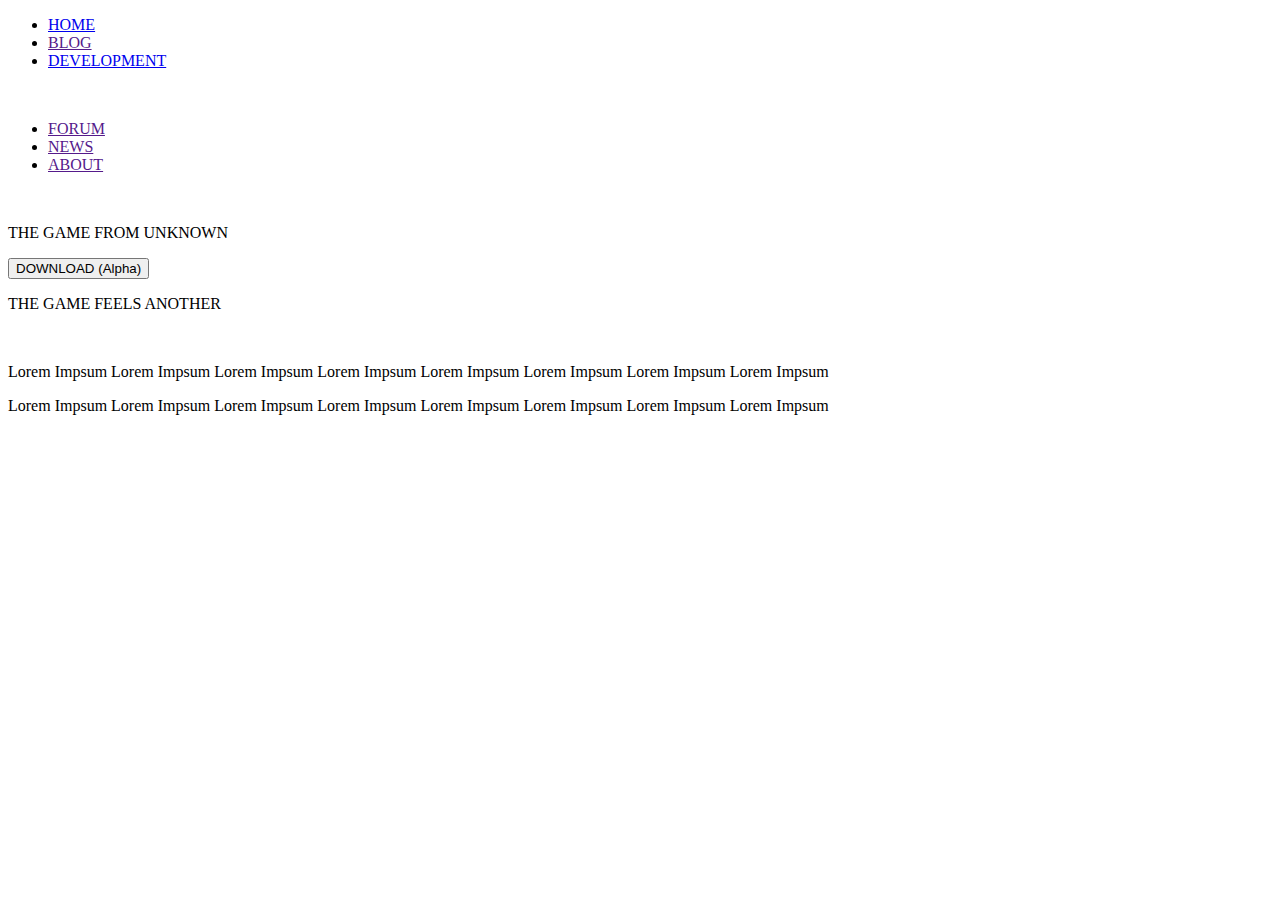
==== public/html/index.html @ ba713f9f "Add files via upload" ====
<!DOCTYPE html>
<html lang="en">
<head>
    <meta charset="UTF-8">
    <meta name="viewport" content="width=device-width, initial-scale=1.0">
    <title>XEUS</title>
    <link rel="stylesheet" href="/xeus/public/css/global.css">
    <link rel="stylesheet" href="/xeus/public/css/style.css">
    <link rel="stylesheet" href="/xeus/public/css/adaptive.css">
</head>
<body>
    <header class="header_mainpage">
        <div class="main_header_content_container">
            <div class="menu_left_container">
                <ul class="menu_left">
                    <li class="munu_list"><a href="index.html">HOME</a></li>
                    <li class="munu_list"><a href="">BLOG</a></li>
                    <li class="munu_list"><a href="development.html">DEVELOPMENT</a></li>
                </ul>
            </div>
            <div class="logo_container">
                <a href="index.html">
                    <img class="logo_xeus_header" src="/xeus/public/logo/XEUS.png" alt="">
                </a>
            </div>
            <div class="menu_right_container">
                <ul class="menu_right">
                    <li class="munu_list"><a href="">FORUM</a></li>
                    <li class="munu_list"><a href="">NEWS</a></li>
                    <li class="munu_list"><a href="">ABOUT</a></li>
                </ul>
            </div>
        </div>
    </header>
    <main>
        <div class="main_background_image_container">
            <img class="main_background_image" src="/xeus/public/img/game_main_bckrnd.png" alt="">
        </div>
        <div class="abt_game_quote_container">
            <p class="abt_game_quote">THE GAME FROM UNKNOWN</p>
        </div>
        <div class="download_main_container">
            <button class="download_button">DOWNLOAD (Alpha)</button>
        </div>
        <div class="main_contents_container">
            <div class="abt_game_quote_container">
                <p class="abt_game_quote">THE GAME FEELS ANOTHER</p>
            </div>
            <div class="about_game_container">
                <div class="g1">
                    <div class="container_of_images_1">
                        <div class="image_1_main_content_container">
                            <img class="image_1_main_content" src="/xeus/public/img/image_game2.png" alt="">
                        </div>
                        <div class="text_1_main_content_container">
                            <p class="text_1_main_content">Lorem Impsum Lorem Impsum Lorem Impsum
                                Lorem Impsum Lorem Impsum Lorem Impsum Lorem Impsum Lorem Impsum
                            </p>
                        </div>
                    </div>
                    <div class="container_of_images_2">
                        <div class="text_2_main_content_container">
                            <p class="text_2_main_content">Lorem Impsum Lorem Impsum Lorem Impsum
                                Lorem Impsum Lorem Impsum Lorem Impsum Lorem Impsum Lorem Impsum
                            </p>
                        </div>
                        <div class="image_2_main_content_container">
                            <img class="image_2_main_content" src="/xeus/public/img/image_game3.png" alt="">
                        </div>
                    </div>
                </div>
            </div>
        </div>
    </main>
    <footer>

    </footer>
</body>
</html>
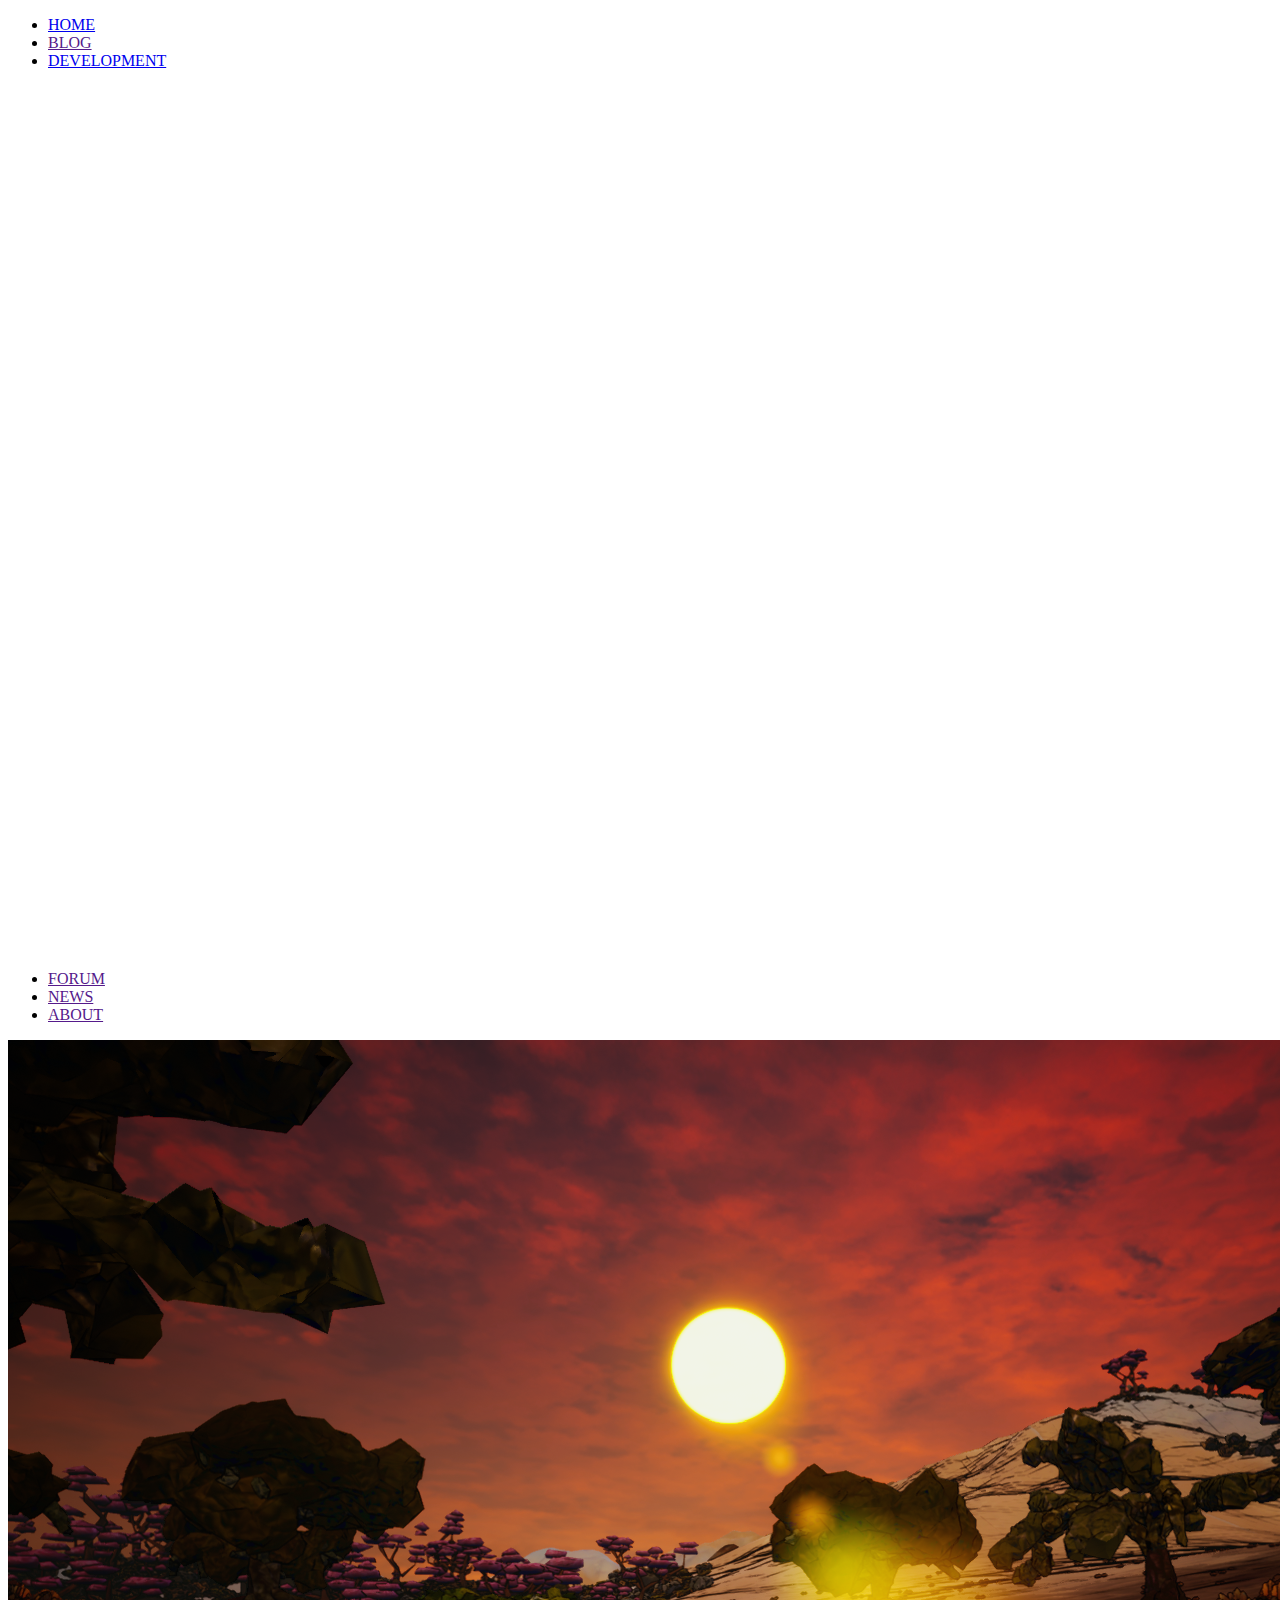
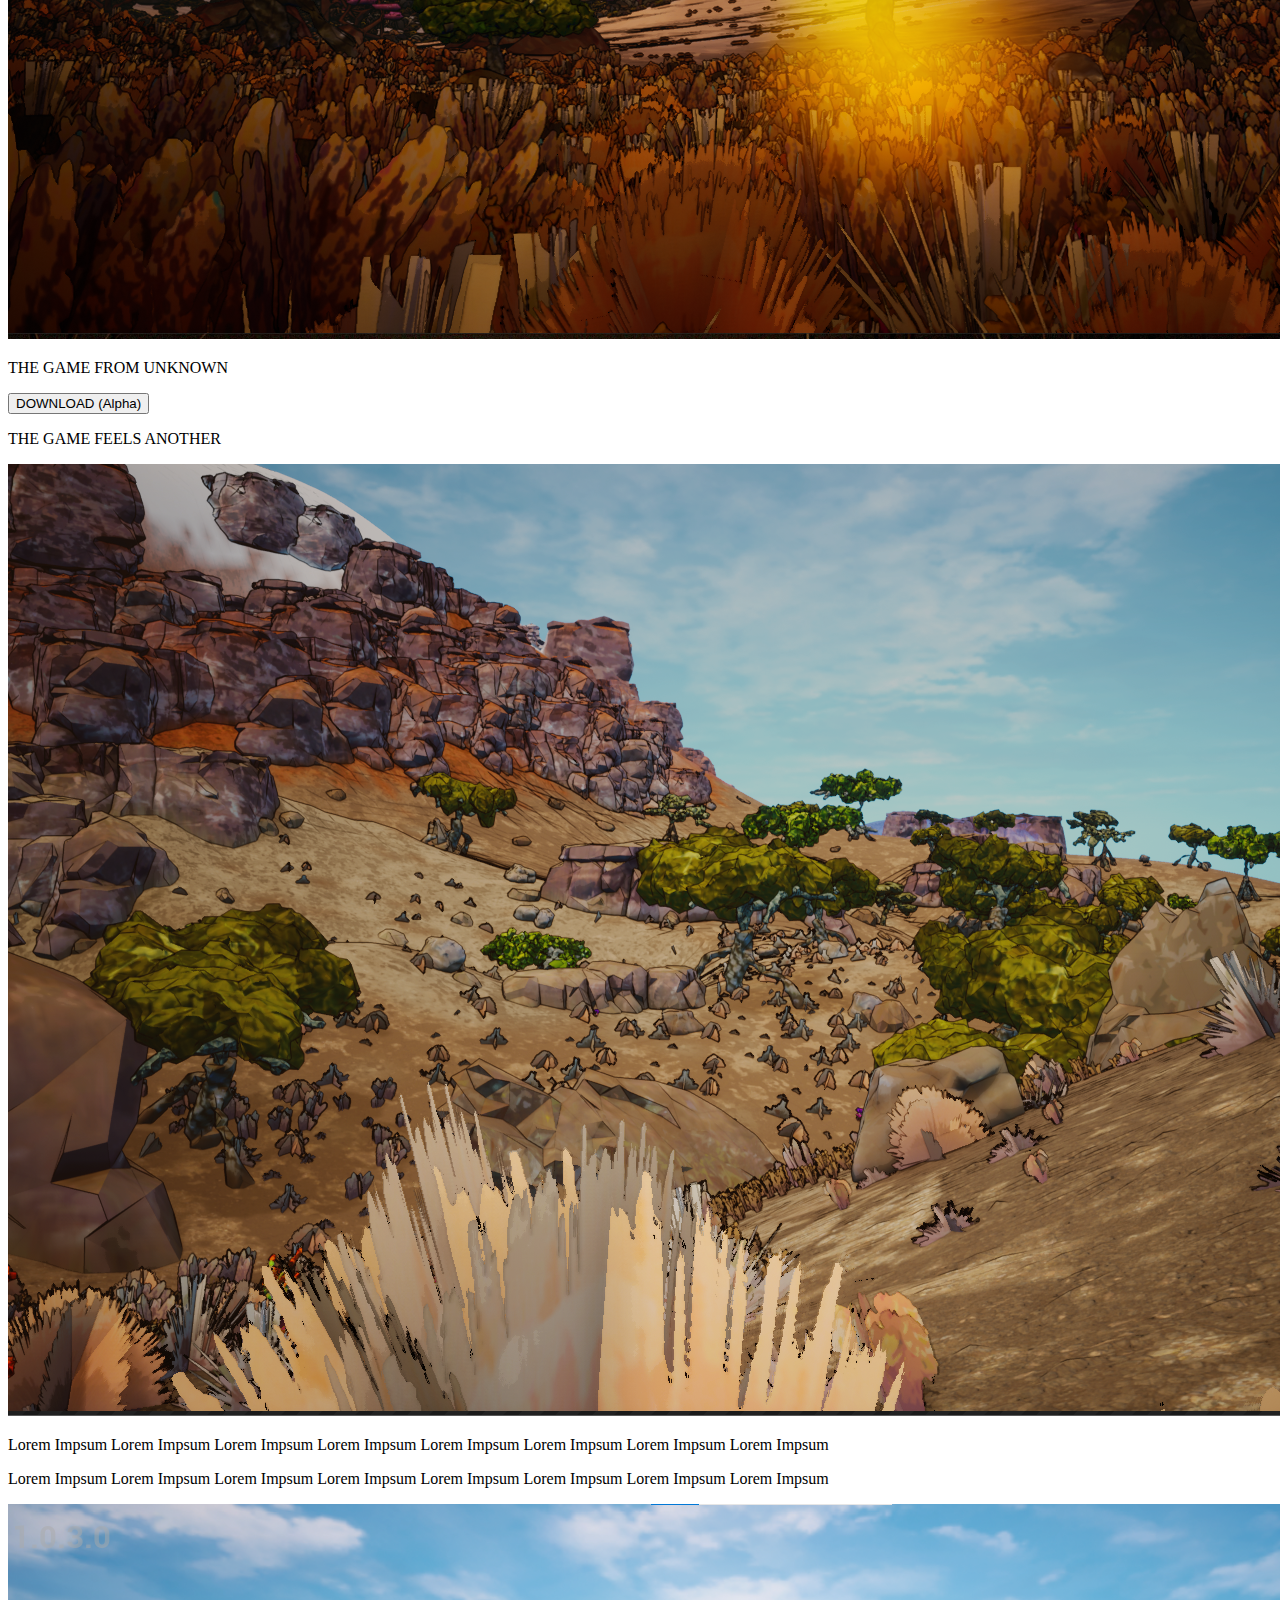
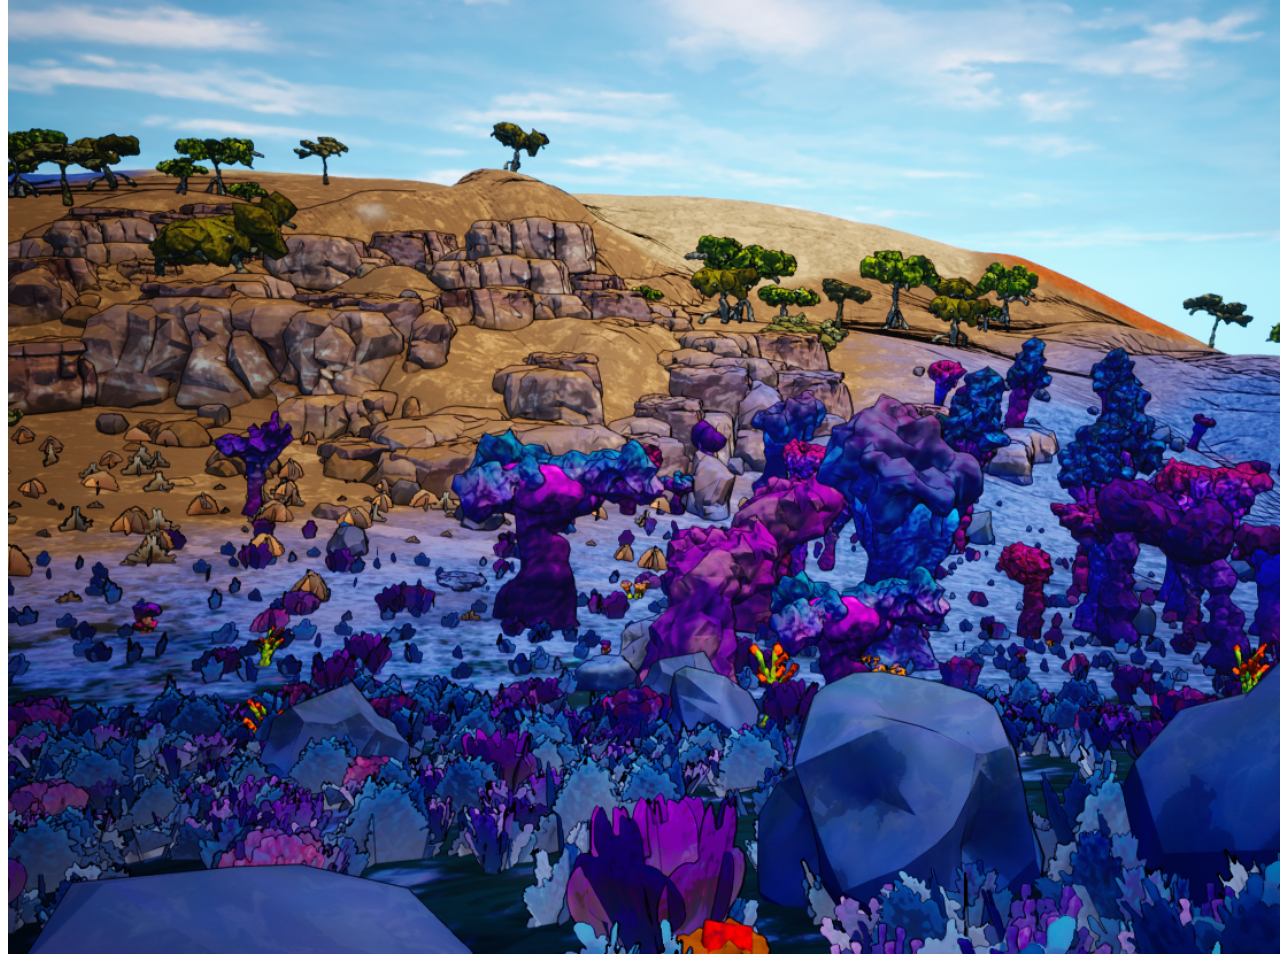
==== commit 0728b2cd: "index.html" ====
--- a/public/html/index.html
+++ b/public/html/index.html
@@ -20,7 +20,7 @@
             </div>
             <div class="logo_container">
                 <a href="index.html">
-                    <img class="logo_xeus_header" src="/xeus/public/logo/XEUS.png" alt="">
+                    <img class="logo_xeus_header" src="/public/logo/XEUS.png" alt="">
                 </a>
             </div>
             <div class="menu_right_container">
@@ -34,7 +34,7 @@
     </header>
     <main>
         <div class="main_background_image_container">
-            <img class="main_background_image" src="/xeus/public/img/game_main_bckrnd.png" alt="">
+            <img class="main_background_image" src="/public/img/game_main_bckrnd.png" alt="">
         </div>
         <div class="abt_game_quote_container">
             <p class="abt_game_quote">THE GAME FROM UNKNOWN</p>
@@ -50,7 +50,7 @@
                 <div class="g1">
                     <div class="container_of_images_1">
                         <div class="image_1_main_content_container">
-                            <img class="image_1_main_content" src="/xeus/public/img/image_game2.png" alt="">
+                            <img class="image_1_main_content" src="/public/img/image_game2.png" alt="">
                         </div>
                         <div class="text_1_main_content_container">
                             <p class="text_1_main_content">Lorem Impsum Lorem Impsum Lorem Impsum
@@ -65,7 +65,7 @@
                             </p>
                         </div>
                         <div class="image_2_main_content_container">
-                            <img class="image_2_main_content" src="/xeus/public/img/image_game3.png" alt="">
+                            <img class="image_2_main_content" src="/public/img/image_game3.png" alt="">
                         </div>
                     </div>
                 </div>
@@ -76,4 +76,4 @@
 
     </footer>
 </body>
-</html>+</html>
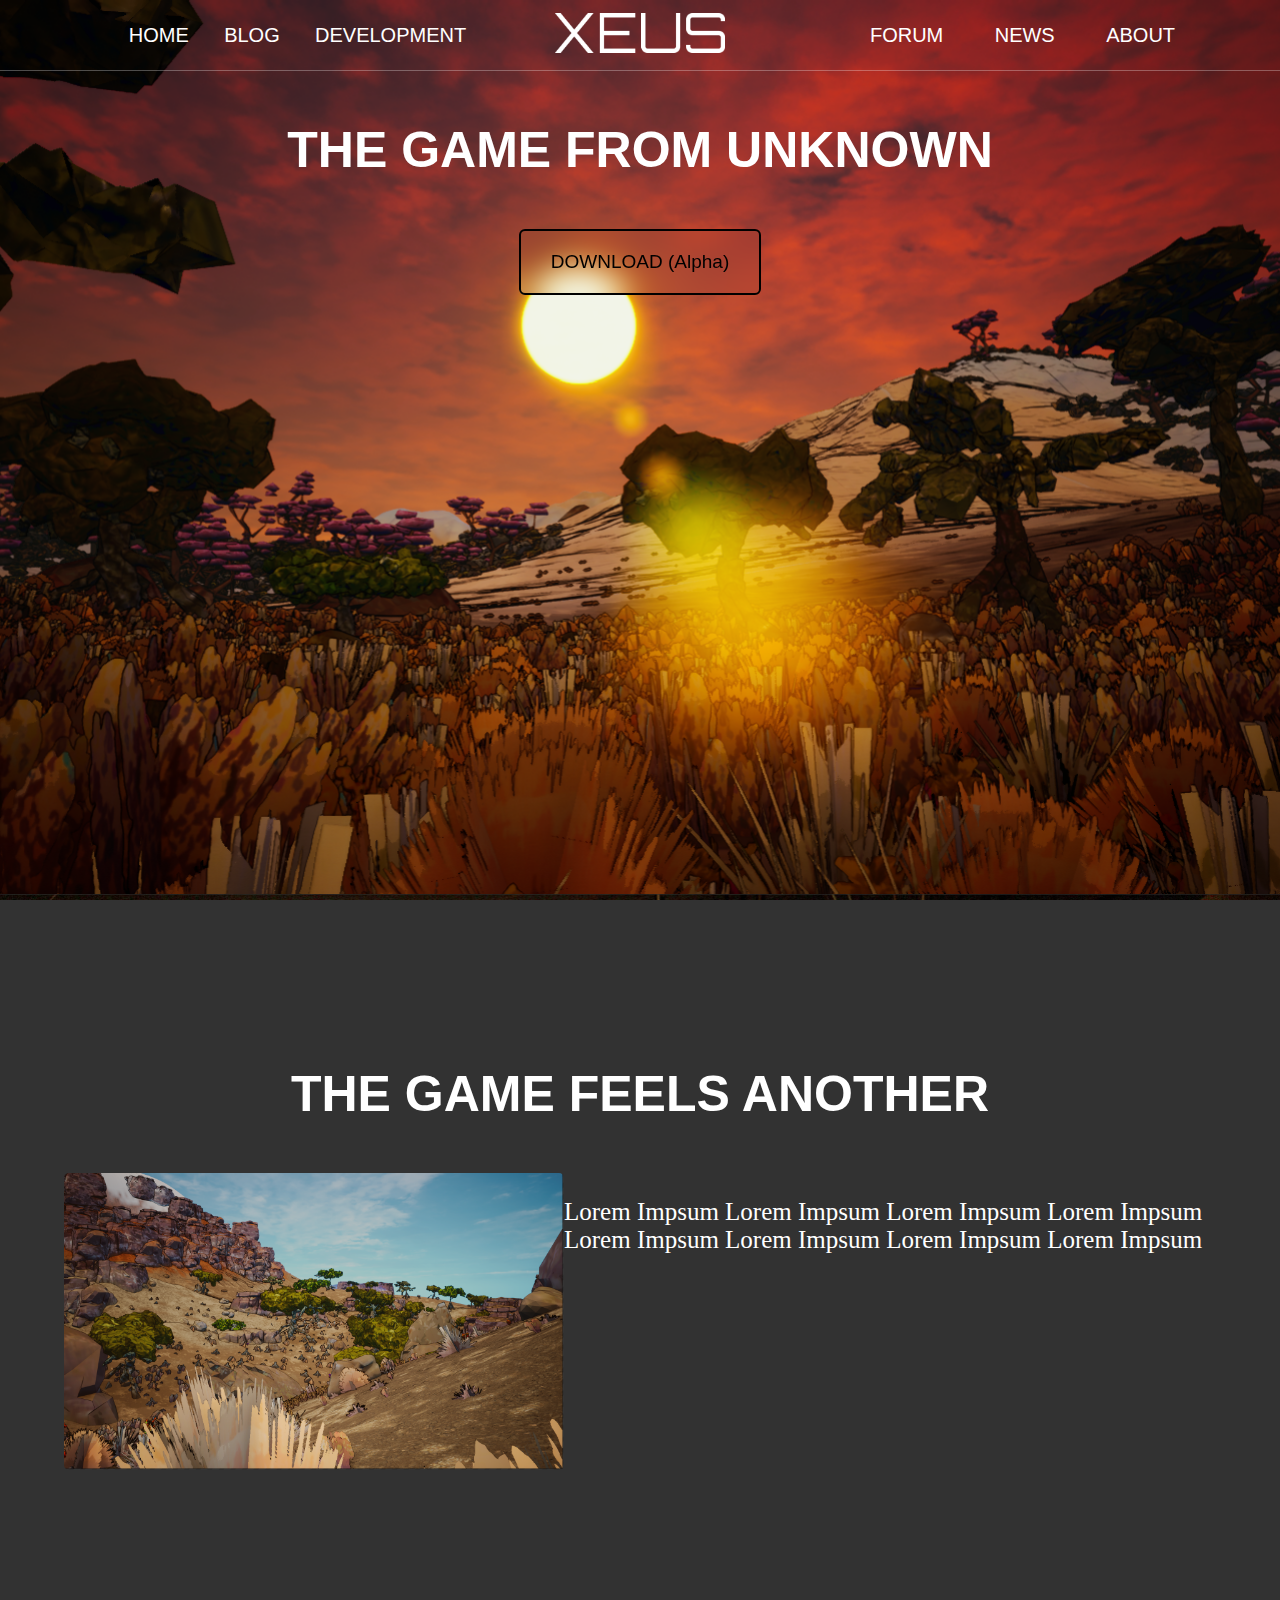
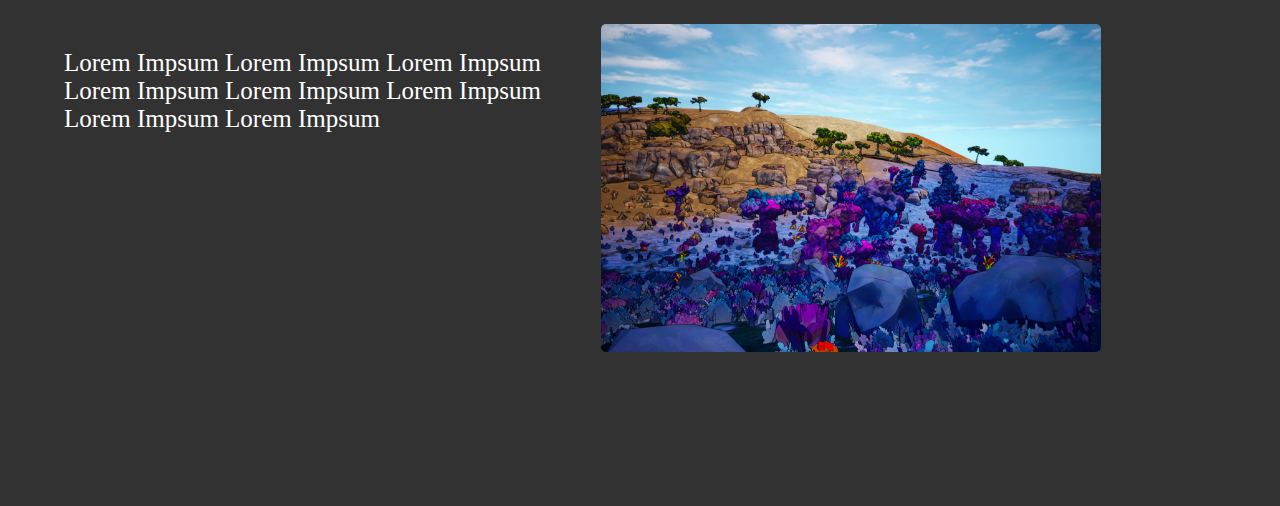
==== commit fcb0ba06: "index.html" ====
--- a/public/html/index.html
+++ b/public/html/index.html
@@ -4,9 +4,9 @@
     <meta charset="UTF-8">
     <meta name="viewport" content="width=device-width, initial-scale=1.0">
     <title>XEUS</title>
-    <link rel="stylesheet" href="/xeus/public/css/global.css">
-    <link rel="stylesheet" href="/xeus/public/css/style.css">
-    <link rel="stylesheet" href="/xeus/public/css/adaptive.css">
+    <link rel="stylesheet" href="/public/css/global.css">
+    <link rel="stylesheet" href="/public/css/style.css">
+    <link rel="stylesheet" href="/public/css/adaptive.css">
 </head>
 <body>
     <header class="header_mainpage">
--- a/public/css/global.css
+++ b/public/css/global.css
@@ -0,0 +1,40 @@
+body{
+    background-color: rgb(50, 50, 50);
+    margin: 0;
+    padding: 0;
+}
+body::-webkit-scrollbar{
+    width: 0;
+}
+body::-webkit-scrollbar-track {
+    -webkit-box-shadow: 5px 5px 5px -5px rgba(34, 60, 80, 0.2) inset;
+    background-color: #f9f9fd00;
+    border-radius: 10px;
+    
+}
+body::-webkit-scrollbar-thumb {
+    border-radius: 10px;
+    background: #80808062;
+}
+
+
+header{
+    width: 100%;
+    height: 70px;
+    border-bottom: 1px solid rgba(255, 255, 255, 0.290);
+    background-color: rgba(0, 0, 0, 0);
+}
+.header_mainpage:hover{
+
+}
+a{
+    text-decoration: none;
+    color: white;
+    transition: 1s;
+}
+a:hover{
+    color: rgb(27, 92, 205);
+}
+li{
+    font-family: 'Gill Sans', 'Gill Sans MT', Calibri, 'Trebuchet MS', sans-serif;
+}--- a/public/css/style.css
+++ b/public/css/style.css
@@ -0,0 +1,218 @@
+.main_header_content_container{
+    width: 100%;
+    height: 70px;
+    display: flex;
+    justify-content: space-evenly;
+    align-items: center;
+}
+.menu_left_container{
+    width: 35%;
+    display: flex;
+    justify-content: center;
+}
+.menu_left{
+    display: flex;
+    width: 100%;
+    justify-content: space-evenly;
+}
+.munu_list{
+    font-size: 20px;
+    color: white;
+    list-style: none;
+}
+.menu_right_container{
+    width: 35%;
+    display: flex;
+    justify-content: center;
+}
+.menu_right{
+    display: flex;
+    width: 100%;
+    justify-content: space-evenly;
+}
+.logo_container{
+    width: max-content;
+    transition: 1s;
+}
+.logo_container:hover{
+    transform: scale(1.02);
+}
+.logo_xeus_header{
+    width: 170px;
+    height: 40px;
+}
+.main_background_image_container{
+    width: 100%;
+    height: 100vh;
+    position: absolute;
+    overflow: hidden;
+    top: 0;
+    left: 0;
+    z-index: -10;
+}
+.main_background_image{
+    width: 100%;
+    height: 100vh;
+    top: 0;
+    left: 0;
+    object-fit: cover;
+}
+.abt_game_quote_container{
+    width: 100%;
+    display: flex;
+    justify-content: center;
+}
+.abt_game_quote{
+    font-family: 'Segoe UI', Tahoma, Geneva, Verdana, sans-serif;
+    text-align: center;
+    font-size: 50px;
+    font-weight: 600;
+    color: white;
+}
+.download_main_container{
+    width: 100%;
+    height: max-content;
+    display: flex;
+    justify-content: center;
+    align-items: center;
+}
+.download_button{
+    padding: 20px 30px 20px 30px;
+    background-color: rgba(240, 248, 255, 0);
+    backdrop-filter: blur(15px);
+    border: 2px solid rgb(0, 0, 0);
+    border-radius: 6px;
+    font-size: 19px;
+    cursor: pointer;
+    transition: 0.5s;
+    text-align: center;
+}
+.download_button:hover{
+    border: 2px solid rgb(42, 87, 164);
+}
+
+
+
+.main_contents_container{
+    margin-top: 80vh;
+}
+
+
+.about_game_container{
+    width: 100%;
+    height: max-content;
+    display: flex;
+    justify-content: center;
+}
+.g1{
+    width: 90%;
+}
+.container_of_images_1{
+    display: flex;
+    justify-content: space-evenly;
+    margin-bottom: 150px;
+    
+}
+.image_1_main_content_container{
+    
+}
+.image_1_main_content{
+    width: 500px;
+    border-radius: 5px;
+}
+.text_1_main_content_container{
+    width: 700px;
+}
+.text_1_main_content{
+    color: white;
+    font-size: 25px;
+}
+
+
+
+.container_of_images_2{
+    display: flex;
+    justify-content: space-evenly;
+    margin-bottom: 150px;
+    width: 90%;
+}
+.image_2_main_content_container{
+
+}
+.image_2_main_content{
+    width: 500px;
+    border-radius: 5px;
+}
+.text_2_main_content_container{
+    width: 700px;
+}
+.text_2_main_content{
+    color: white;
+    font-size: 25px;
+}
+
+
+
+
+
+
+/* DEVELOPMENT STYLES START */
+.abt_game_quote_development{
+    color: black;
+    font-family: 'Segoe UI', Tahoma, Geneva, Verdana, sans-serif;
+    text-align: center;
+    font-size: 50px;
+    font-weight: 600;
+}
+.game_engine_container{
+    width: 100%;
+    
+    display: flex;
+    justify-content: center;
+}
+.main_game_engine_container{
+    width: max-content;
+}
+.image_of_game_engine_container{
+    width: 100%;
+    display: flex;
+    justify-content: center;
+    align-items: center;
+}
+.image_of_game_engine_png{
+    width: 200px;
+}
+.title_of_game_engine_container{
+    width: 100%;
+    height: max-content;
+    display: flex;
+    justify-content: center;
+    align-items: center;
+}
+.title_of_game_engine{
+    font-family: 'Gill Sans', 'Gill Sans MT', Calibri, 'Trebuchet MS', sans-serif;
+    font-size: 30px;
+    color: white;
+    margin: 15px 0px 0px 0px;
+}
+.description_of_game_engine_container{
+    width: 100%;
+}
+.description_of_game_engine{
+    font-size: 25px;
+    margin-top: 50px;
+    margin-bottom: 7px;
+    text-align: center;
+    color: white;
+    font-family: 'Gill Sans', 'Gill Sans MT', Calibri, 'Trebuchet MS', sans-serif;
+}
+.ul_description_advantages{
+    align-items: self-end;
+    margin-top: 0;
+}
+.list_of_description_advantages{
+    font-size: 20px;
+    color: white;
+    margin-bottom: 5px;
+}
+/* DEVELOPMENT STYLES END */
